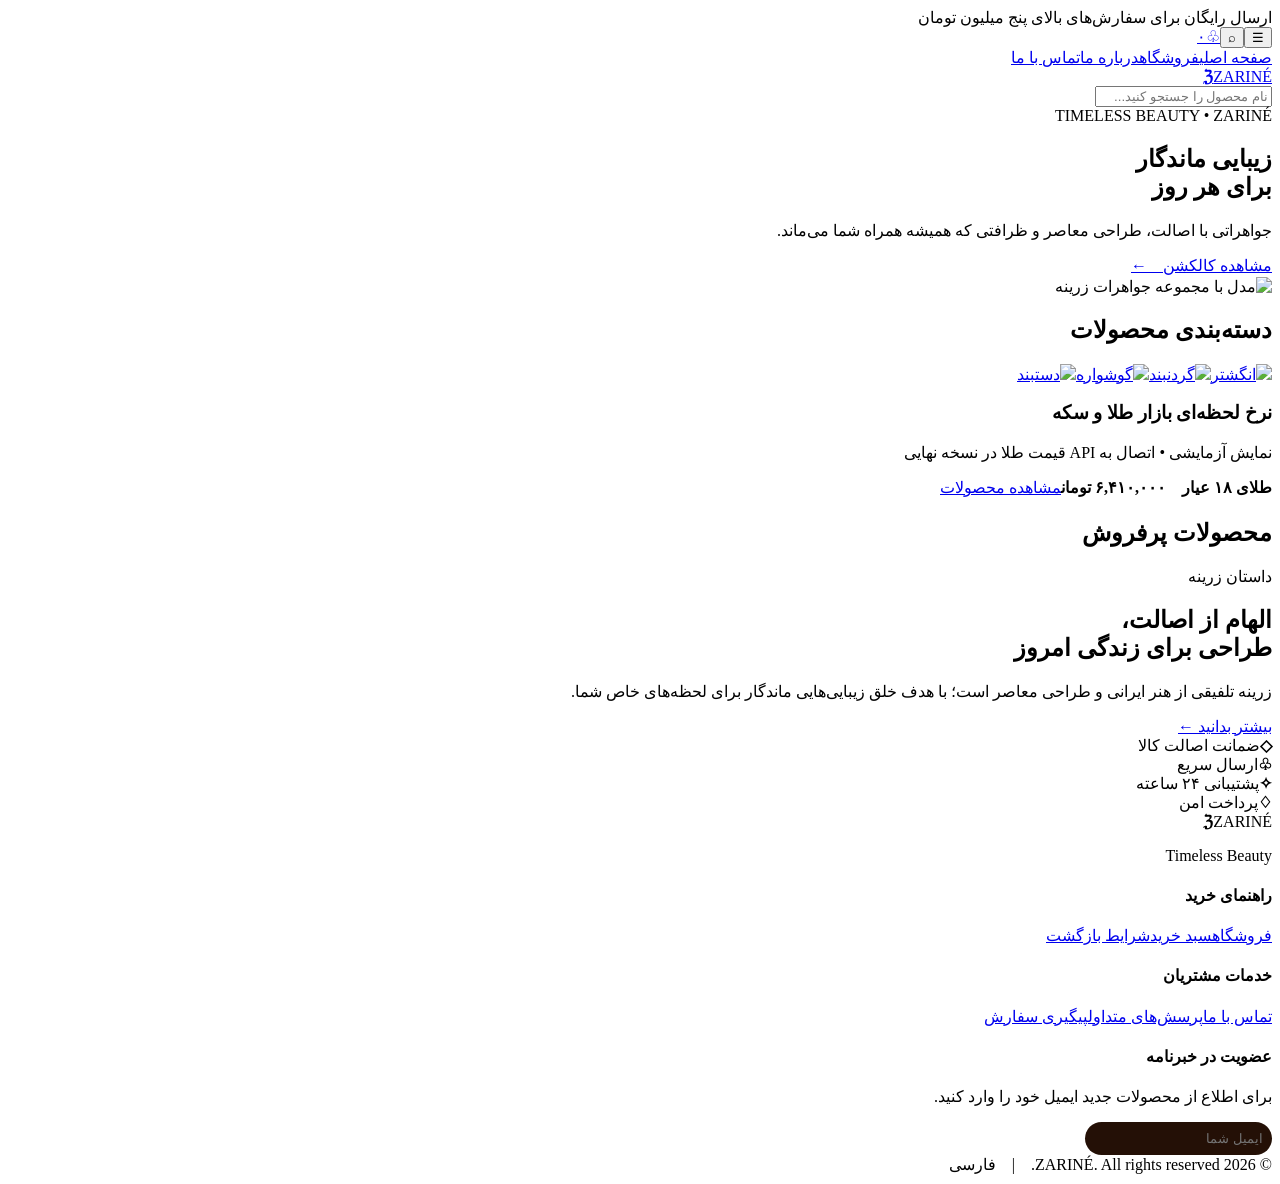
==== index.html @ c4245504 "Add files via upload" ====
<!doctype html><html lang="fa" dir="rtl"><head><meta charset="utf-8"><meta name="viewport" content="width=device-width,initial-scale=1"><meta name="description" content="زرینه؛ زیبایی ماندگار، جواهرات ظریف و اصیل"><title>صفحه اصلی | ZARINÉ</title><link rel="stylesheet" href="assets/css/style.css"></head><body><div class="announcement">ارسال رایگان برای سفارش‌های بالای پنج میلیون تومان</div><header class="site-header"><div class="container nav"><div class="nav-actions"><button class="icon-btn menu-toggle">☰</button><button class="icon-btn search-trigger">⌕</button><a class="icon-btn" href="cart.html">♧<span class="cart-count">۰</span></a></div><nav class="nav-links"><a href="index.html">صفحه اصلی</a><a href="shop.html">فروشگاه</a><a href="about.html">درباره ما</a><a href="contact.html">تماس با ما</a></nav><a class="brand" href="index.html"><b>ℨ</b><span>ZARINÉ</span></a></div><div class="search-box"><input placeholder="نام محصول را جستجو کنید..." oninput="document.querySelectorAll('.product-card').forEach(c=>c.style.display=c.innerText.includes(this.value)?'':'none')"></div></header><main><section class="hero container"><div class="hero-copy"><span class="eyebrow">TIMELESS BEAUTY • ZARINÉ</span><h1>زیبایی ماندگار<br>برای هر روز</h1><p>جواهراتی با اصالت، طراحی معاصر و ظرافتی که همیشه همراه شما می‌ماند.</p><a class="btn primary" href="shop.html">مشاهده کالکشن　←</a></div><div class="hero-art"><img src="assets/images/hero-banner.png" alt="مدل با مجموعه جواهرات زرینه"></div></section><section class="section container"><div class="section-heading"><h2>دسته‌بندی محصولات</h2></div><div class="categories"><a class="category-card" href="shop.html"><img src="assets/images/ring-solitaire.jpg"><span>انگشتر</span></a><a class="category-card" href="shop.html"><img src="assets/images/necklace-pendant.jpg"><span>گردنبند</span></a><a class="category-card" href="shop.html"><img src="assets/images/earrings-teardrop.jpg"><span>گوشواره</span></a><a class="category-card" href="shop.html"><img src="assets/images/bracelet-floral.jpg"><span>دستبند</span></a></div></section><section class="container"><div class="ticker"><div><h3>نرخ لحظه‌ای بازار طلا و سکه</h3><p>نمایش آزمایشی • اتصال به API قیمت طلا در نسخه نهایی</p></div><strong>طلای ۱۸ عیار　۶,۴۱۰,۰۰۰ تومان</strong><a class="btn" href="shop.html">مشاهده محصولات</a></div></section><section class="section container"><div class="section-heading"><h2>محصولات پرفروش</h2></div><div class="product-grid" id="featured-products"></div></section><section class="container section"><div class="story"><div class="story-copy"><span class="eyebrow">داستان زرینه</span><h2>الهام از اصالت،<br>طراحی برای زندگی امروز</h2><p>زرینه تلفیقی از هنر ایرانی و طراحی معاصر است؛ با هدف خلق زیبایی‌هایی ماندگار برای لحظه‌های خاص شما.</p><a class="btn" href="about.html">بیشتر بدانید ←</a></div></div><div class="benefits"><div class="benefit"><b>◇</b>ضمانت اصالت کالا</div><div class="benefit"><b>♧</b>ارسال سریع</div><div class="benefit"><b>✧</b>پشتیبانی ۲۴ ساعته</div><div class="benefit"><b>♢</b>پرداخت امن</div></div></section></main><footer class="footer"><div class="container"><div class="footer-grid"><div class="brand"><b>ℨ</b><span>ZARINÉ</span><p>Timeless Beauty</p></div><div><h4>راهنمای خرید</h4><a href="shop.html">فروشگاه</a><a href="cart.html">سبد خرید</a><a href="#">شرایط بازگشت</a></div><div><h4>خدمات مشتریان</h4><a href="contact.html">تماس با ما</a><a href="#">پرسش‌های متداول</a><a href="#">پیگیری سفارش</a></div><div><h4>عضویت در خبرنامه</h4><p>برای اطلاع از محصولات جدید ایمیل خود را وارد کنید.</p><input placeholder="ایمیل شما" style="background:#241006;border:1px solid var(--line);padding:9px;border-radius:20px;color:white;max-width:100%"></div></div><div class="copyright">© 2026 ZARINÉ. All rights reserved.　|　فارسی</div></div></footer><script src="assets/js/app.js"></script></body></html>
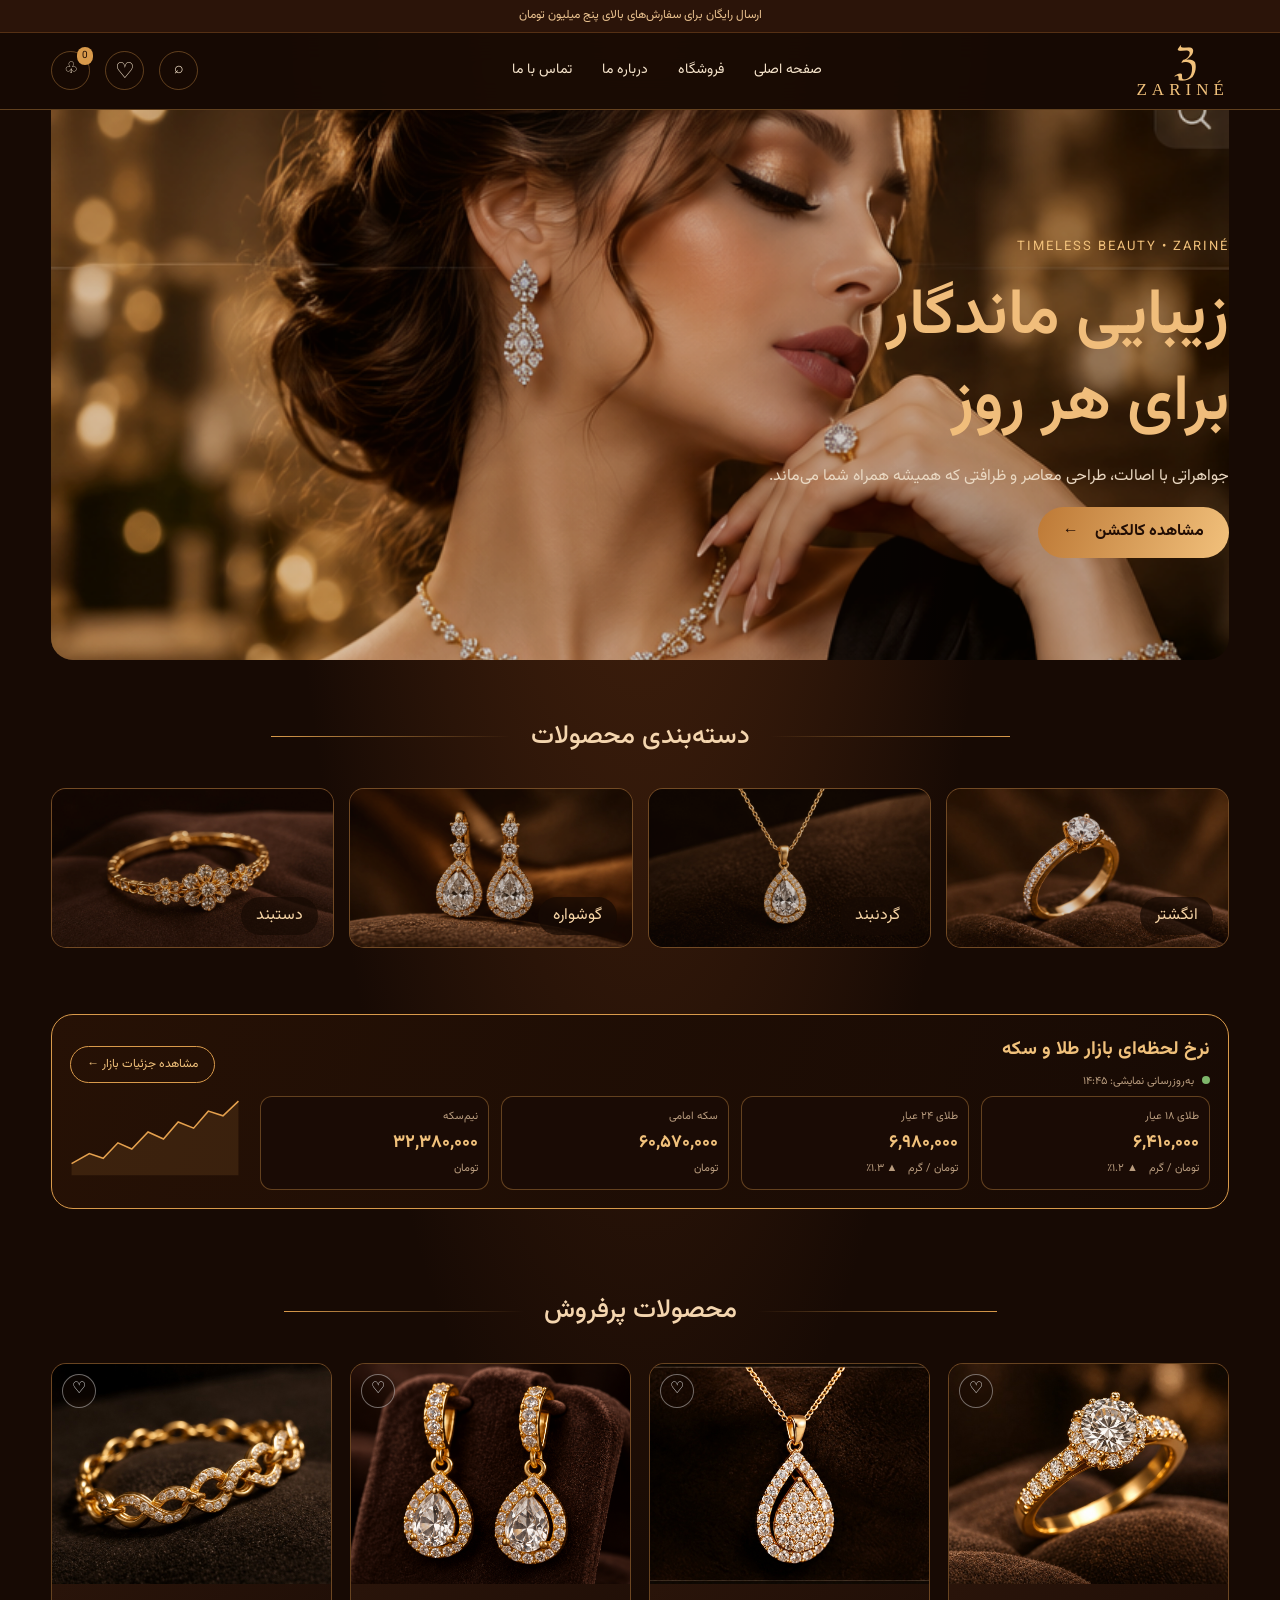
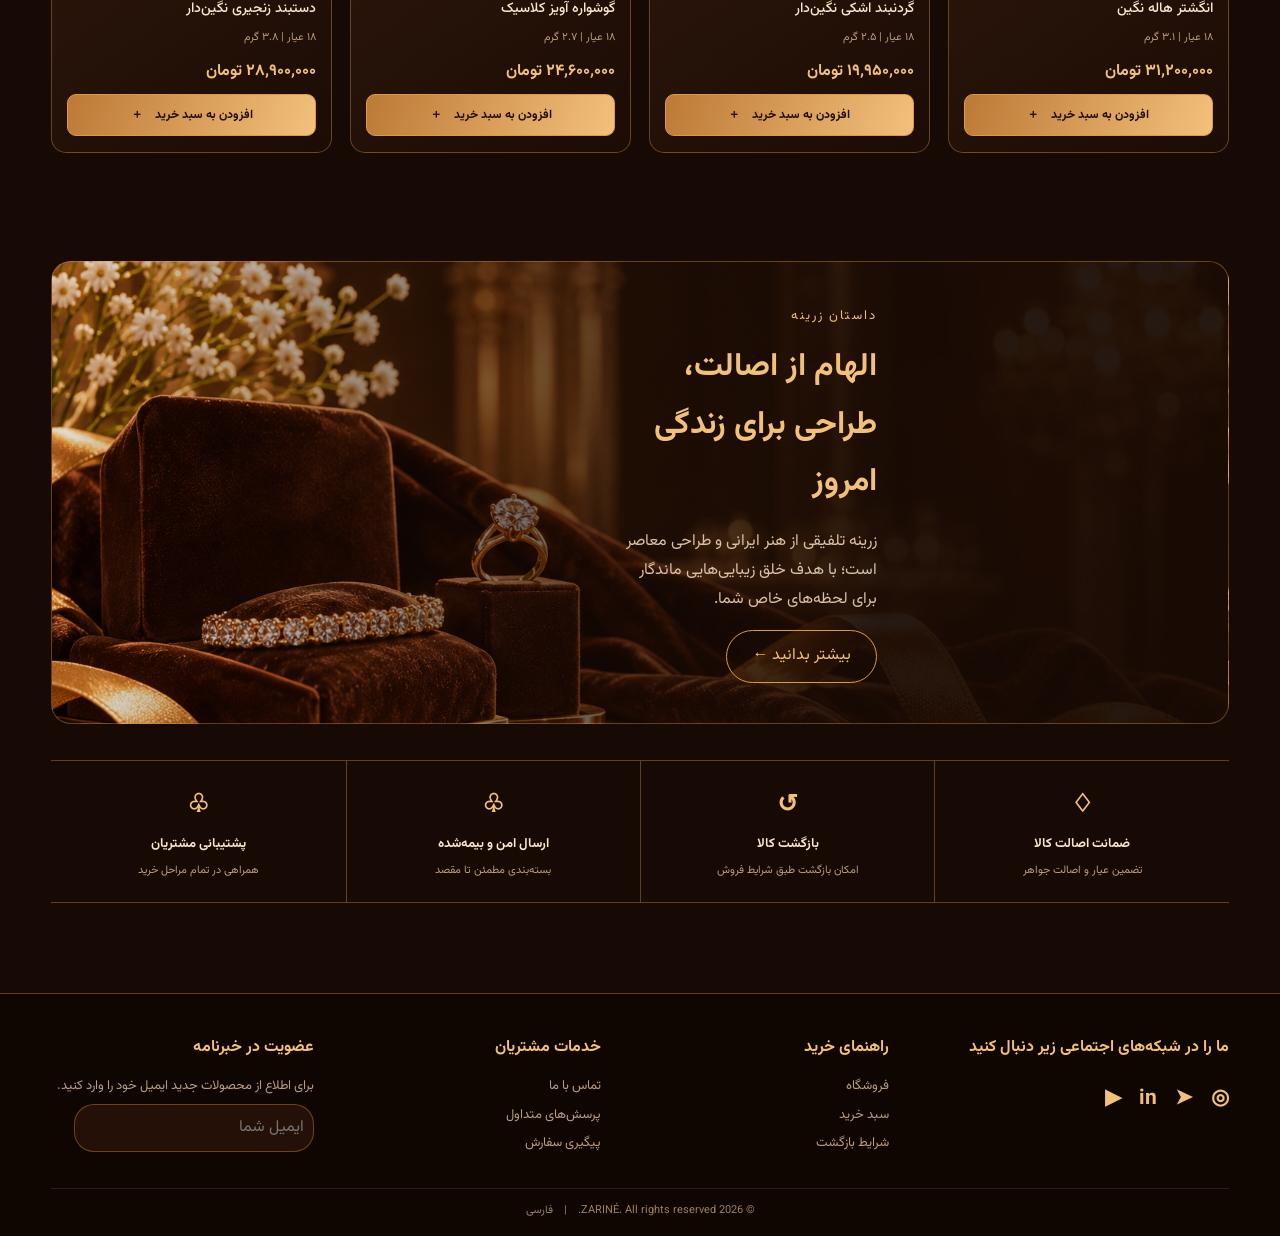
==== commit ca5b7ea0: "Add files via upload" ====
--- a/index.html
+++ b/index.html
@@ -1 +1 @@
-<!doctype html><html lang="fa" dir="rtl"><head><meta charset="utf-8"><meta name="viewport" content="width=device-width,initial-scale=1"><meta name="description" content="زرینه؛ زیبایی ماندگار، جواهرات ظریف و اصیل"><title>صفحه اصلی | ZARINÉ</title><link rel="stylesheet" href="assets/css/style.css"></head><body><div class="announcement">ارسال رایگان برای سفارش‌های بالای پنج میلیون تومان</div><header class="site-header"><div class="container nav"><div class="nav-actions"><button class="icon-btn menu-toggle">☰</button><button class="icon-btn search-trigger">⌕</button><a class="icon-btn" href="cart.html">♧<span class="cart-count">۰</span></a></div><nav class="nav-links"><a href="index.html">صفحه اصلی</a><a href="shop.html">فروشگاه</a><a href="about.html">درباره ما</a><a href="contact.html">تماس با ما</a></nav><a class="brand" href="index.html"><b>ℨ</b><span>ZARINÉ</span></a></div><div class="search-box"><input placeholder="نام محصول را جستجو کنید..." oninput="document.querySelectorAll('.product-card').forEach(c=>c.style.display=c.innerText.includes(this.value)?'':'none')"></div></header><main><section class="hero container"><div class="hero-copy"><span class="eyebrow">TIMELESS BEAUTY • ZARINÉ</span><h1>زیبایی ماندگار<br>برای هر روز</h1><p>جواهراتی با اصالت، طراحی معاصر و ظرافتی که همیشه همراه شما می‌ماند.</p><a class="btn primary" href="shop.html">مشاهده کالکشن　←</a></div><div class="hero-art"><img src="assets/images/hero-banner.png" alt="مدل با مجموعه جواهرات زرینه"></div></section><section class="section container"><div class="section-heading"><h2>دسته‌بندی محصولات</h2></div><div class="categories"><a class="category-card" href="shop.html"><img src="assets/images/ring-solitaire.jpg"><span>انگشتر</span></a><a class="category-card" href="shop.html"><img src="assets/images/necklace-pendant.jpg"><span>گردنبند</span></a><a class="category-card" href="shop.html"><img src="assets/images/earrings-teardrop.jpg"><span>گوشواره</span></a><a class="category-card" href="shop.html"><img src="assets/images/bracelet-floral.jpg"><span>دستبند</span></a></div></section><section class="container"><div class="ticker"><div><h3>نرخ لحظه‌ای بازار طلا و سکه</h3><p>نمایش آزمایشی • اتصال به API قیمت طلا در نسخه نهایی</p></div><strong>طلای ۱۸ عیار　۶,۴۱۰,۰۰۰ تومان</strong><a class="btn" href="shop.html">مشاهده محصولات</a></div></section><section class="section container"><div class="section-heading"><h2>محصولات پرفروش</h2></div><div class="product-grid" id="featured-products"></div></section><section class="container section"><div class="story"><div class="story-copy"><span class="eyebrow">داستان زرینه</span><h2>الهام از اصالت،<br>طراحی برای زندگی امروز</h2><p>زرینه تلفیقی از هنر ایرانی و طراحی معاصر است؛ با هدف خلق زیبایی‌هایی ماندگار برای لحظه‌های خاص شما.</p><a class="btn" href="about.html">بیشتر بدانید ←</a></div></div><div class="benefits"><div class="benefit"><b>◇</b>ضمانت اصالت کالا</div><div class="benefit"><b>♧</b>ارسال سریع</div><div class="benefit"><b>✧</b>پشتیبانی ۲۴ ساعته</div><div class="benefit"><b>♢</b>پرداخت امن</div></div></section></main><footer class="footer"><div class="container"><div class="footer-grid"><div class="brand"><b>ℨ</b><span>ZARINÉ</span><p>Timeless Beauty</p></div><div><h4>راهنمای خرید</h4><a href="shop.html">فروشگاه</a><a href="cart.html">سبد خرید</a><a href="#">شرایط بازگشت</a></div><div><h4>خدمات مشتریان</h4><a href="contact.html">تماس با ما</a><a href="#">پرسش‌های متداول</a><a href="#">پیگیری سفارش</a></div><div><h4>عضویت در خبرنامه</h4><p>برای اطلاع از محصولات جدید ایمیل خود را وارد کنید.</p><input placeholder="ایمیل شما" style="background:#241006;border:1px solid var(--line);padding:9px;border-radius:20px;color:white;max-width:100%"></div></div><div class="copyright">© 2026 ZARINÉ. All rights reserved.　|　فارسی</div></div></footer><script src="assets/js/app.js"></script></body></html>+<!doctype html><html lang="fa" dir="rtl"><head><meta charset="utf-8"><meta name="viewport" content="width=device-width,initial-scale=1"><meta name="description" content="زرینه؛ زیبایی ماندگار، جواهرات ظریف و اصیل"><title>صفحه اصلی | ZARINÉ</title><link rel="stylesheet" href="assets/css/style.css"></head><body><div class="announcement">ارسال رایگان برای سفارش‌های بالای پنج میلیون تومان</div><header class="site-header"><div class="container nav"><div class="nav-actions"><button class="icon-btn menu-toggle">☰</button><button class="icon-btn search-trigger" aria-label="جستجو">⌕</button><button class="icon-btn wishlist-trigger" aria-label="علاقه‌مندی‌ها">♡</button><a class="icon-btn" href="cart.html">♧<span class="cart-count">۰</span></a></div><nav class="nav-links"><a href="index.html">صفحه اصلی</a><a href="shop.html">فروشگاه</a><a href="about.html">درباره ما</a><a href="contact.html">تماس با ما</a></nav><a class="brand" href="index.html"><b>ℨ</b><span>ZARINÉ</span></a></div><div class="search-box"><input placeholder="نام محصول را جستجو کنید..." oninput="document.querySelectorAll('.product-card').forEach(c=>c.style.display=c.innerText.includes(this.value)?'':'none')"></div></header><main><section class="hero container"><div class="hero-copy"><span class="eyebrow">TIMELESS BEAUTY • ZARINÉ</span><h1>زیبایی ماندگار<br>برای هر روز</h1><p>جواهراتی با اصالت، طراحی معاصر و ظرافتی که همیشه همراه شما می‌ماند.</p><a class="btn primary" href="shop.html">مشاهده کالکشن　←</a></div><div class="hero-art"><img src="assets/images/hero-banner.png" alt="مدل با مجموعه جواهرات زرینه"></div></section><section class="section container"><div class="section-heading"><h2>دسته‌بندی محصولات</h2></div><div class="categories"><a class="category-card" href="shop.html"><img src="assets/images/ring-solitaire.jpg"><span>انگشتر</span></a><a class="category-card" href="shop.html"><img src="assets/images/necklace-pendant.jpg"><span>گردنبند</span></a><a class="category-card" href="shop.html"><img src="assets/images/earrings-teardrop.jpg"><span>گوشواره</span></a><a class="category-card" href="shop.html"><img src="assets/images/bracelet-floral.jpg"><span>دستبند</span></a></div></section><section class="container market-section"><div class="market-panel"><div class="market-head"><div><h3>نرخ لحظه‌ای بازار طلا و سکه</h3><small><i></i> به‌روزرسانی نمایشی: ۱۴:۴۵</small></div><a class="btn" href="shop.html">مشاهده جزئیات بازار ←</a></div><div class="market-content"><div class="market-items"><div class="market-item"><span>طلای ۱۸ عیار</span><b>۶,۴۱۰,۰۰۰</b><small>تومان / گرم　▲ ۱.۲٪</small></div><div class="market-item"><span>طلای ۲۴ عیار</span><b>۶,۹۸۰,۰۰۰</b><small>تومان / گرم　▲ ۱.۳٪</small></div><div class="market-item"><span>سکه امامی</span><b>۶۰,۵۷۰,۰۰۰</b><small>تومان</small></div><div class="market-item"><span>نیم‌سکه</span><b>۳۲,۳۸۰,۰۰۰</b><small>تومان</small></div></div><div class="market-chart"><svg viewBox="0 0 220 100" role="img" aria-label="نمودار نمایشی تغییرات قیمت"><path d="M2 85 L25 72 L43 78 L62 58 L80 66 L101 44 L121 53 L140 31 L160 39 L179 17 L198 23 L218 4" fill="none" stroke="#e5a14e" stroke-width="2"/><path d="M2 85 L25 72 L43 78 L62 58 L80 66 L101 44 L121 53 L140 31 L160 39 L179 17 L198 23 L218 4 L218 100 L2 100Z" fill="#d99a4b" opacity=".12"/></svg></div></div></div></section><section class="section container"><div class="section-heading"><h2>محصولات پرفروش</h2></div><div class="product-grid" id="featured-products"></div></section><section class="container section"><div class="story home-story"><div class="story-copy"><span class="eyebrow">داستان زرینه</span><h2>الهام از اصالت،<br>طراحی برای زندگی امروز</h2><p>زرینه تلفیقی از هنر ایرانی و طراحی معاصر است؛ با هدف خلق زیبایی‌هایی ماندگار برای لحظه‌های خاص شما.</p><a class="btn" href="about.html">بیشتر بدانید ←</a></div></div><div class="benefits"><div class="benefit"><b>♢</b><strong>ضمانت اصالت کالا</strong><small>تضمین عیار و اصالت جواهر</small></div><div class="benefit"><b>↺</b><strong>بازگشت کالا</strong><small>امکان بازگشت طبق شرایط فروش</small></div><div class="benefit"><b>♧</b><strong>ارسال امن و بیمه‌شده</strong><small>بسته‌بندی مطمئن تا مقصد</small></div><div class="benefit"><b>♧</b><strong>پشتیبانی مشتریان</strong><small>همراهی در تمام مراحل خرید</small></div></div></section></main><footer class="footer"><div class="container"><div class="footer-grid"><div class="footer-social"><h4>ما را در شبکه‌های اجتماعی زیر دنبال کنید</h4><div class="social-links"><a href="#" aria-label="اینستاگرام">◎</a><a href="#" aria-label="تلگرام">➤</a><a href="#" aria-label="لینکدین">in</a><a href="#" aria-label="آپارات">▶</a></div></div><div><h4>راهنمای خرید</h4><a href="shop.html">فروشگاه</a><a href="cart.html">سبد خرید</a><a href="#">شرایط بازگشت</a></div><div><h4>خدمات مشتریان</h4><a href="contact.html">تماس با ما</a><a href="#">پرسش‌های متداول</a><a href="#">پیگیری سفارش</a></div><div><h4>عضویت در خبرنامه</h4><p>برای اطلاع از محصولات جدید ایمیل خود را وارد کنید.</p><input placeholder="ایمیل شما" style="background:#241006;border:1px solid var(--line);padding:9px;border-radius:20px;color:white;max-width:100%"></div></div><div class="copyright">© 2026 ZARINÉ. All rights reserved.　|　فارسی</div></div></footer><script src="assets/js/app.js"></script></body></html>
--- a/assets/css/style.css
+++ b/assets/css/style.css
@@ -0,0 +1,25 @@
+
+@import url('https://fonts.googleapis.com/css2?family=Vazirmatn:wght@300;400;500;600;700;800&display=swap');
+:root{--bg:#170a04;--bg2:#241006;--panel:#2b1409;--gold:#d99a4b;--gold2:#f1c17b;--cream:#f7e5cc;--muted:#b99c7e;--line:rgba(218,153,74,.38);--shadow:0 18px 55px #0008;--radius:18px}
+*{box-sizing:border-box}html{scroll-behavior:smooth}body{margin:0;background:radial-gradient(ellipse at 50% -20%,#633214 0,transparent 45%),var(--bg);color:var(--cream);font-family:'Vazirmatn',Tahoma,sans-serif;line-height:1.8}a{color:inherit;text-decoration:none}button,input,select{font:inherit}button{cursor:pointer}.container{width:min(1200px,92%);margin:auto}.announcement{text-align:center;background:#2b1409;color:#e9c18e;font-size:12px;padding:5px;border-bottom:1px solid #a96a2b55}.site-header{position:sticky;top:0;z-index:50;background:#170a04eF;backdrop-filter:blur(14px);border-bottom:1px solid var(--line)}.nav{height:76px;display:flex;align-items:center;justify-content:space-between;gap:24px}.brand{font-family:Georgia,serif;text-align:center;color:var(--gold2);line-height:1}.brand b{display:block;font-size:38px;font-weight:400;letter-spacing:-5px}.brand span{font-size:17px;letter-spacing:5px}.nav-links{display:flex;align-items:center;gap:30px;font-size:14px}.nav-links a{transition:.2s}.nav-links a:hover,.nav-links a.active{color:var(--gold2)}.nav-actions{display:flex;gap:15px;align-items:center}.icon-btn{border:1px solid var(--line);background:transparent;color:var(--cream);width:39px;height:39px;border-radius:50%;display:grid;place-items:center;position:relative}.cart-count{position:absolute;top:-5px;right:-4px;background:var(--gold);color:#210d04;font-size:10px;border-radius:20px;padding:0 5px}.menu-toggle{display:none}.hero{min-height:550px;display:grid;grid-template-columns:1.1fr .9fr;align-items:center;gap:30px;padding:54px 0 32px;position:relative;overflow:hidden}.hero:before{content:"";position:absolute;inset:0;background:linear-gradient(90deg,#170a0466 0%,#170a04aa 62%,#170a04eF 100%),url('../images/hero-banner.png') center 38%/cover;opacity:.78;z-index:-1;mask-image:linear-gradient(90deg,#000 0%,#0008 60%,transparent 100%)}.hero-copy{padding:30px 0}.eyebrow{color:var(--gold2);font-size:13px;letter-spacing:2px}.hero h1{font-size:clamp(38px,5vw,66px);line-height:1.35;margin:12px 0;color:#f0bd7b;font-weight:600}.hero p{max-width:460px;color:#ead8c2}.btn{display:inline-flex;align-items:center;justify-content:center;gap:10px;padding:11px 25px;border:1px solid var(--gold);border-radius:999px;color:var(--gold2);background:transparent;transition:.25s}.btn:hover{background:var(--gold);color:#210d04;transform:translateY(-2px)}.btn.primary{background:linear-gradient(110deg,#bd7936,#f2c17c);color:#210d04;border:0;font-weight:700}.hero-art{position:absolute;inset:0;z-index:-1;min-height:100%;display:block}.hero-art img{width:100%;height:100%;object-fit:cover;object-position:center 38%;filter:none;transform:none;border-radius:0;mix-blend-mode:normal;mask-image:none;opacity:.78}.section{padding:54px 0}.section-heading{display:flex;align-items:center;gap:20px;justify-content:center;margin:0 0 28px}.section-heading:before,.section-heading:after{content:"";height:1px;background:linear-gradient(90deg,transparent,var(--gold));flex:1;max-width:240px}.section-heading:after{transform:scaleX(-1)}.section-heading h2{font-size:26px;margin:0;color:#f4d5ae;font-weight:500}.categories{display:grid;grid-template-columns:repeat(4,1fr);gap:15px}.category-card{height:160px;border:1px solid var(--line);border-radius:15px;overflow:hidden;position:relative;background:#32190d}.category-card img{width:100%;height:100%;object-fit:cover;transition:.5s;opacity:.8}.category-card:hover img{transform:scale(1.07);opacity:1}.category-card span{position:absolute;bottom:12px;right:15px;background:#170a04b8;padding:5px 15px;border-radius:20px;color:#f7d5a6}.ticker{border:1px solid var(--gold);border-radius:20px;padding:22px 25px;background:linear-gradient(110deg,#261105,#170a04);display:flex;justify-content:space-between;align-items:center;gap:20px}.ticker h3{margin:0;color:var(--gold2)}.ticker p{margin:0;color:var(--muted);font-size:12px}.ticker strong{font-size:22px;color:var(--gold2)}.product-grid{display:grid;grid-template-columns:repeat(4,1fr);gap:18px}.product-card{border:1px solid var(--line);border-radius:15px;overflow:hidden;background:linear-gradient(145deg,#32190d,#1b0c05);position:relative;transition:.25s}.product-card:hover{transform:translateY(-5px);box-shadow:var(--shadow);border-color:var(--gold)}.product-image{height:220px;overflow:hidden;background:#32190d}.product-image img{width:100%;height:100%;object-fit:cover;transition:.5s}.product-card:hover .product-image img{transform:scale(1.06)}.product-info{padding:13px 15px 16px}.product-info h3{font-size:14px;font-weight:500;margin:0 0 6px}.product-meta{font-size:11px;color:var(--muted)}.price{color:var(--gold2);font-weight:700;margin-top:8px}.heart{position:absolute;top:10px;left:10px;width:34px;height:34px;border:1px solid #ffffff66;border-radius:50%;background:#170a0477;color:white;z-index:2}.heart.active{color:#e8a4a4}.add-cart{display:flex;justify-content:space-between;align-items:center;margin-top:10px}.add-cart button{border:1px solid var(--gold);border-radius:9px;background:transparent;color:var(--gold2);padding:5px 10px;font-size:12px}.story{display:grid;grid-template-columns:1.1fr .9fr;min-height:330px;align-items:center;border:1px solid var(--line);border-radius:20px;overflow:hidden;background:linear-gradient(90deg,#170a04aa,#170a04),url('https://images.unsplash.com/photo-1605100804763-247f67b3557e?auto=format&fit=crop&w=1400&q=85') center/cover}.story-copy{padding:40px}.story h2{font-size:32px;color:var(--gold2);margin:8px 0}.story p{color:#d8c1a5}.benefits{display:grid;grid-template-columns:repeat(4,1fr);border-block:1px solid var(--line);margin:36px 0}.benefit{text-align:center;padding:22px 10px;color:var(--muted);font-size:13px;border-left:1px solid var(--line)}.benefit:last-child{border:0}.benefit b{display:block;color:var(--gold2);font-size:17px;margin-bottom:5px}.footer{border-top:1px solid var(--line);background:#100601;padding:40px 0 15px}.footer-grid{display:grid;grid-template-columns:1.2fr 1fr 1fr 1fr;gap:25px}.footer h4{color:var(--gold2);margin:0 0 12px}.footer a,.footer p{display:block;color:var(--muted);font-size:13px;margin:5px 0}.copyright{border-top:1px solid #6c421e55;margin-top:28px;padding-top:12px;text-align:center;color:#9b8064;font-size:11px}.page-title{padding:55px 0 25px;text-align:right}.page-title h1{font-size:38px;color:var(--gold2);margin:0}.shop-layout{display:grid;grid-template-columns:250px 1fr;gap:25px}.filters,.summary,.cart-table{border:1px solid var(--line);border-radius:16px;padding:20px;background:#211006}.filters h3{color:var(--gold2);margin-top:0}.filters label{display:block;font-size:13px;margin:12px 0;color:var(--muted)}.filters select,.filters input{width:100%;background:#170a04;color:var(--cream);border:1px solid var(--line);padding:9px;border-radius:8px}.toolbar{display:flex;justify-content:space-between;align-items:center;margin-bottom:15px;color:var(--muted);font-size:13px}.product-detail{display:grid;grid-template-columns:1fr 1fr;gap:45px;padding:35px 0}.product-detail>img{width:100%;border-radius:18px;border:1px solid var(--line);max-height:540px;object-fit:cover}.detail-copy h1{font-size:32px;color:var(--gold2)}.detail-copy .price{font-size:25px}.detail-copy p{color:var(--muted)}.detail-specs{display:grid;grid-template-columns:repeat(3,1fr);gap:10px;margin:25px 0}.detail-specs div{border:1px solid var(--line);border-radius:10px;padding:12px;text-align:center;color:var(--gold2);font-size:13px}.cart-layout{display:grid;grid-template-columns:1fr 330px;gap:25px}.cart-row{display:grid;grid-template-columns:90px 1fr 120px 90px;gap:15px;align-items:center;padding:15px 0;border-bottom:1px solid var(--line)}.cart-row img{width:90px;height:90px;object-fit:cover;border-radius:10px}.qty{display:flex;align-items:center;gap:10px}.qty button{background:transparent;border:1px solid var(--gold);color:var(--gold2);border-radius:50%;width:28px;height:28px}.summary h3{color:var(--gold2)}.summary-line{display:flex;justify-content:space-between;border-bottom:1px solid var(--line);padding:12px 0;font-size:13px}.summary-total{font-size:20px;color:var(--gold2);font-weight:700}.empty{text-align:center;padding:50px;color:var(--muted)}.search-box{display:none;position:absolute;top:100%;left:0;right:0;padding:15px;background:#1b0c05;border-bottom:1px solid var(--line)}.search-box.open{display:block}.search-box input{width:min(600px,90%);display:block;margin:auto;background:#2a1409;color:white;border:1px solid var(--gold);padding:12px;border-radius:30px}.notice{padding:12px 18px;border:1px solid var(--line);border-radius:10px;color:var(--gold2);margin:15px 0;font-size:13px}
+@media(max-width:900px){.nav-links{gap:14px}.hero{grid-template-columns:1fr .8fr}.product-grid{grid-template-columns:repeat(2,1fr)}.shop-layout{grid-template-columns:210px 1fr}.footer-grid{grid-template-columns:repeat(2,1fr)}}
+@media(max-width:650px){.nav{height:65px}.menu-toggle{display:grid}.nav-links{display:none;position:absolute;top:65px;right:0;left:0;background:#170a04;padding:20px;flex-direction:column;border-bottom:1px solid var(--line)}.nav-links.open{display:flex}.brand b{font-size:30px}.brand span{font-size:13px}.hero{display:block;min-height:auto;padding:45px 0 25px}.hero-art{min-height:230px}.hero-art img{max-height:260px;object-fit:cover}.hero h1{font-size:39px}.categories{grid-template-columns:repeat(2,1fr)}.category-card{height:130px}.ticker{display:block;text-align:center}.ticker strong{display:block;margin:8px}.product-grid{gap:10px}.product-image{height:155px}.product-info{padding:10px}.product-info h3{font-size:12px}.story{grid-template-columns:1fr}.story-copy{padding:25px}.benefits{grid-template-columns:repeat(2,1fr)}.benefit:nth-child(2){border-left:0}.shop-layout,.cart-layout,.product-detail{grid-template-columns:1fr}.filters{order:2}.cart-row{grid-template-columns:65px 1fr auto;gap:8px}.cart-row img{width:65px;height:65px}.cart-row .qty{grid-column:2}.cart-row .row-price{grid-column:3;grid-row:1/3}.page-title h1{font-size:30px}.footer-grid{grid-template-columns:1fr 1fr}.section{padding:35px 0}}
+
+/* Supplied product photography */
+.product-image img{background:#241006;object-position:center;}
+.hero{isolation:isolate;border-radius:0 0 22px 22px;}
+@media(max-width:700px){.hero{min-height:470px}.hero-art img{object-position:52% center}}
+
+
+/* ZARINE refinement pack */
+.brand{order:0}.nav-links{order:1}.nav-actions{order:2}.wishlist-trigger{font-size:22px}
+.card-add-button{display:block!important;width:100%;min-height:42px;padding:9px 12px!important;border-radius:9px!important;background:linear-gradient(110deg,#bd7936,#f2c17c)!important;color:#210d04!important;font-weight:700!important}
+.add-cart{display:block!important}.add-cart .price{display:block;margin-bottom:8px}
+.market-section{padding:12px 0 25px}.market-panel{border:1px solid var(--gold);border-radius:22px;padding:18px;background:linear-gradient(110deg,#261105,#170a04)}.market-head,.market-content{display:flex;align-items:center;justify-content:space-between;gap:20px}.market-head h3{margin:0;color:var(--gold2)}.market-head small{color:var(--muted);font-size:11px}.market-head small i{display:inline-block;width:8px;height:8px;background:#7eb66b;border-radius:50%;margin-left:5px}.market-head .btn{font-size:12px;padding:7px 16px}.market-items{display:grid;grid-template-columns:repeat(4,minmax(120px,1fr));gap:12px;flex:1}.market-item{border:1px solid var(--line);border-radius:12px;padding:10px;background:#1a0b05}.market-item span,.market-item small{display:block;color:var(--muted);font-size:11px}.market-item b{display:block;color:var(--gold2);font-size:18px}.market-chart{width:170px;flex-shrink:0}.market-chart svg{width:100%}
+.story{background:linear-gradient(90deg,#170a0420 0%,#170a04eF 70%),url('../images/zarine-story.png') left center/cover!important;min-height:340px}.home-story .story-copy{margin-right:auto;max-width:52%;text-align:right}.contact-banner{min-height:350px;border:1px solid var(--line);border-radius:20px;overflow:hidden;background:linear-gradient(90deg,#170a04cc,#170a0440),url('../images/contact-banner.png') center/cover;display:flex;align-items:center}.contact-banner .story-copy{max-width:52%}
+.benefit b{font-size:25px!important}.benefit strong,.benefit small{display:block}.benefit strong{color:var(--cream);font-size:13px}.benefit small{color:var(--muted);font-size:11px;margin-top:4px}
+.footer-social h4{color:var(--gold2);margin-top:0}.social-links{display:flex;gap:18px;align-items:center}.social-links a{color:var(--gold2);font-size:21px;font-weight:700}
+.shop-banner{min-height:245px;border:1px solid var(--line);border-radius:18px;margin:32px 0 24px;padding:35px;background:linear-gradient(90deg,#170a04dd,#170a0440),url('../images/hero-banner.png') center 40%/cover;display:flex;align-items:center}.shop-banner h1{color:var(--gold2);font-size:36px;margin:5px 0}.shop-banner p{margin:0;color:var(--cream)}.shop-layout{align-items:start}.filters label{margin:14px 0}.filters input{display:block}
+.detail-add-button{width:100%;min-height:54px;margin:16px 0 8px;font-size:16px}.product-guarantees{display:grid;grid-template-columns:repeat(3,1fr);gap:10px;margin:18px 0;padding:16px 0;border-block:1px solid var(--line)}.product-guarantees>div{display:flex;align-items:center;gap:9px}.product-guarantees b{font-size:25px;color:var(--gold2)}.product-guarantees strong,.product-guarantees small{display:block}.product-guarantees strong{font-size:12px}.product-guarantees small{font-size:10px;color:var(--muted)}.product-description{border-top:1px solid var(--line);padding-top:12px}.product-description h3{color:var(--gold2)}
+.shop-filter-form{margin-bottom:22px}.shop-filter-form .btn{width:100%;margin-top:12px}.woocommerce .single_add_to_cart_button{width:100%;min-height:54px;background:linear-gradient(110deg,#bd7936,#f2c17c)!important;color:#210d04!important;border:0!important;border-radius:12px!important;font-weight:700!important}.woocommerce .related>h2{color:var(--gold2)}.woocommerce div.product .woocommerce-tabs{margin-top:28px}.zarine-search{display:none;padding:12px;background:#1b0c05}.zarine-search.open{display:block}.zarine-search input{padding:10px;border-radius:20px;border:1px solid var(--gold);background:#241006;color:white;width:min(500px,90%)}
+@media(max-width:700px){.market-content,.market-head{display:block;text-align:center}.market-head .btn{margin-top:10px}.market-items{grid-template-columns:repeat(2,1fr);margin-top:15px}.market-chart{width:100%;margin:12px auto 0}.home-story .story-copy,.contact-banner .story-copy{max-width:100%;background:#170a04b8}.shop-banner{min-height:190px;padding:20px}.shop-banner h1{font-size:27px}.product-guarantees{grid-template-columns:1fr}.product-guarantees>div{justify-content:flex-start}.footer-social{grid-column:1/-1}.card-add-button{font-size:11px}.filters{order:0}}
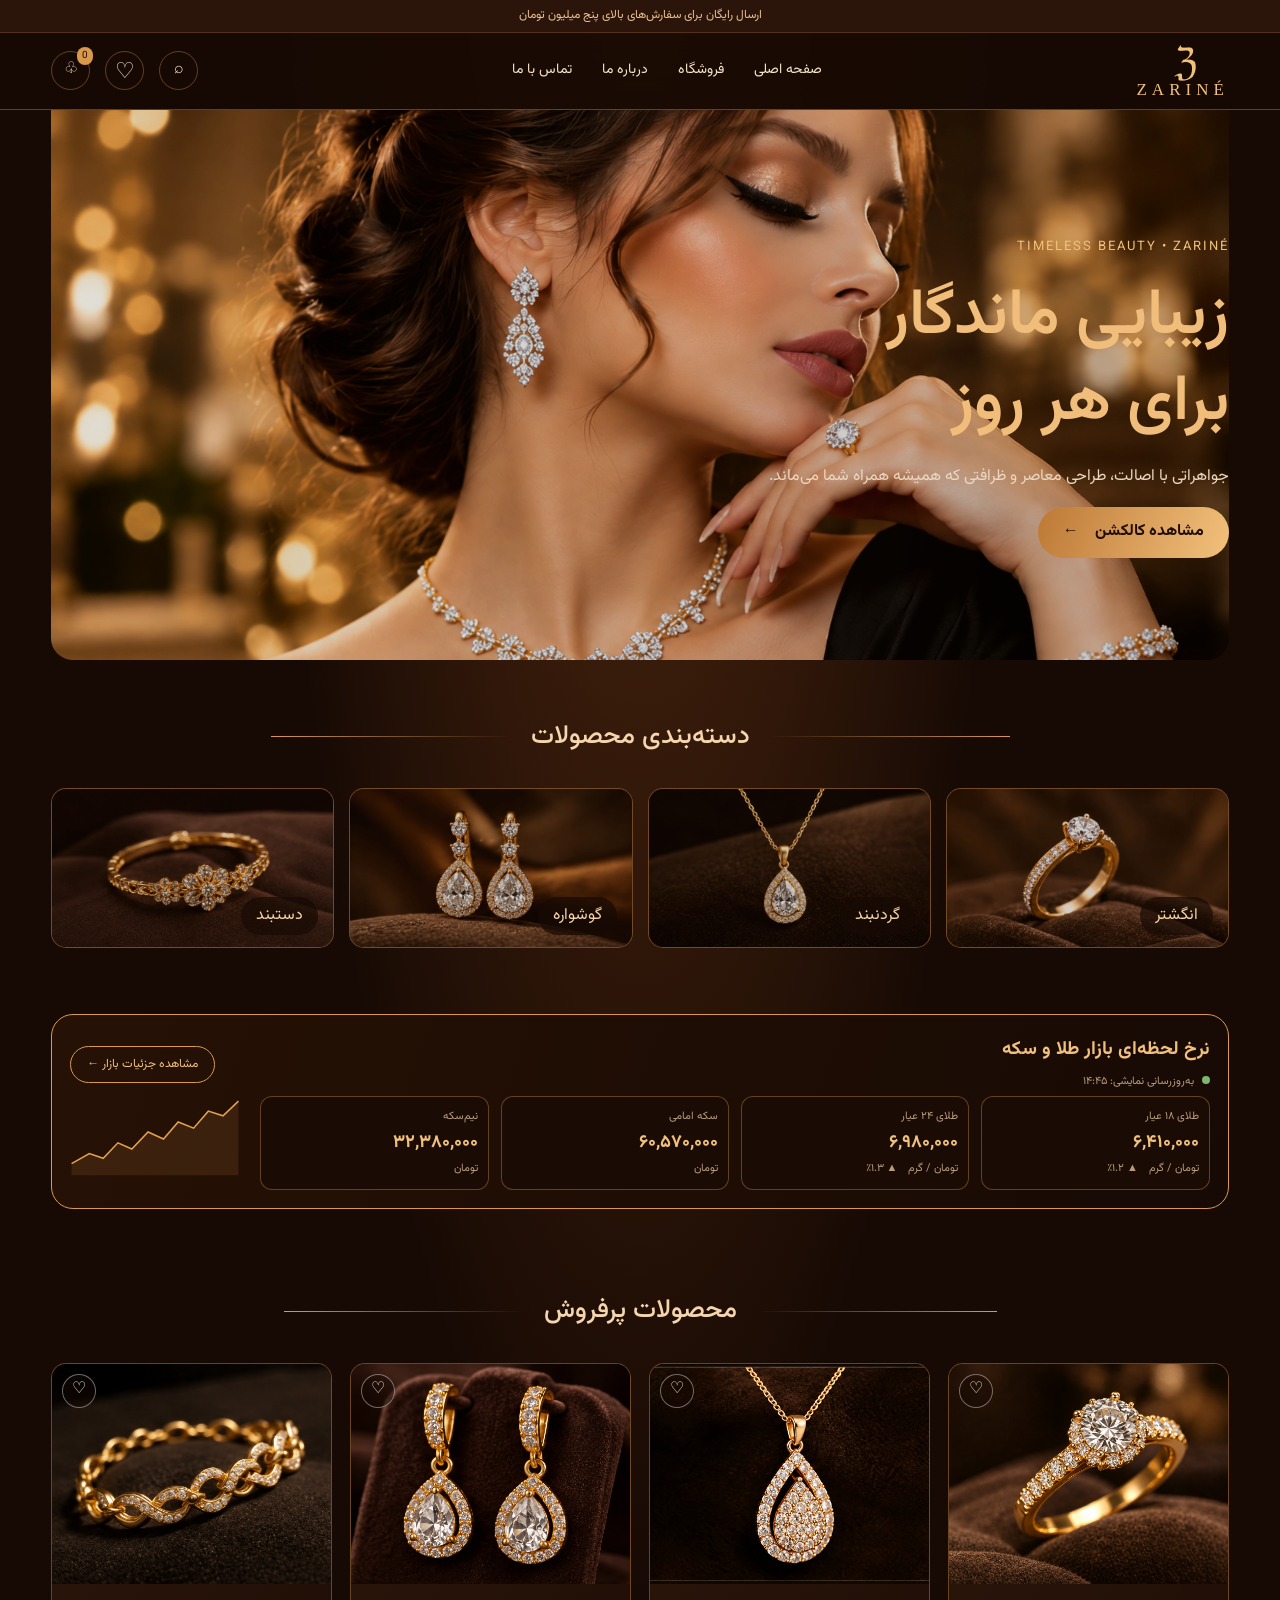
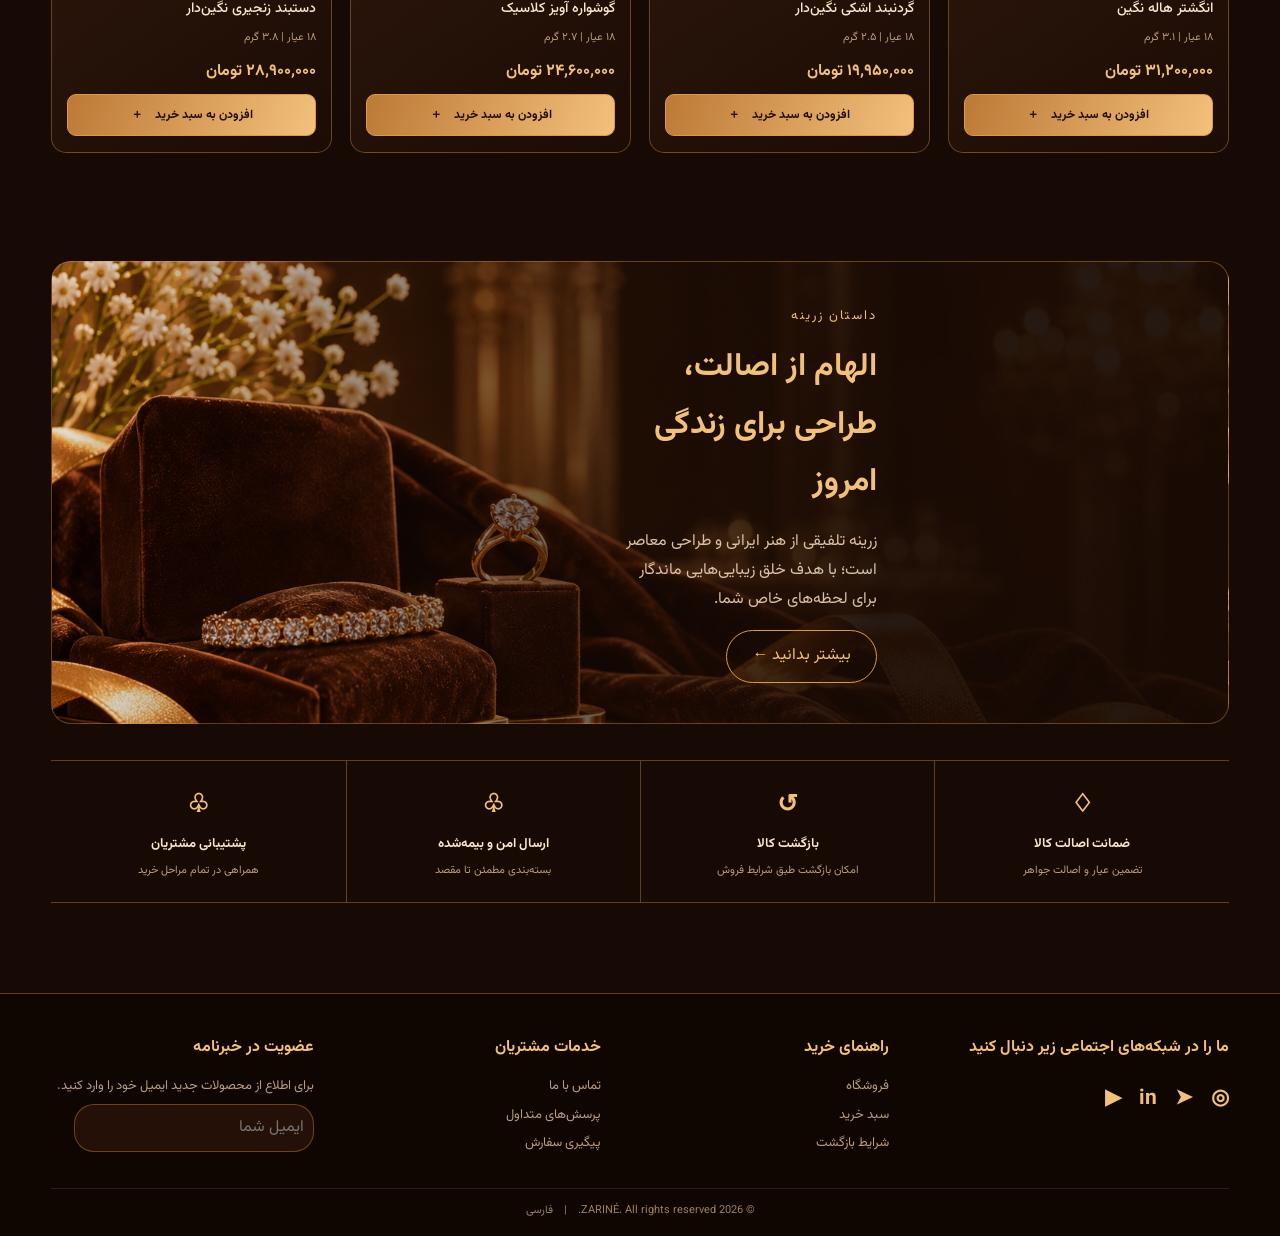
==== commit 2c10818f: "Add files via upload" ====
--- a/index.html
+++ b/index.html
@@ -1 +1 @@
-<!doctype html><html lang="fa" dir="rtl"><head><meta charset="utf-8"><meta name="viewport" content="width=device-width,initial-scale=1"><meta name="description" content="زرینه؛ زیبایی ماندگار، جواهرات ظریف و اصیل"><title>صفحه اصلی | ZARINÉ</title><link rel="stylesheet" href="assets/css/style.css"></head><body><div class="announcement">ارسال رایگان برای سفارش‌های بالای پنج میلیون تومان</div><header class="site-header"><div class="container nav"><div class="nav-actions"><button class="icon-btn menu-toggle">☰</button><button class="icon-btn search-trigger" aria-label="جستجو">⌕</button><button class="icon-btn wishlist-trigger" aria-label="علاقه‌مندی‌ها">♡</button><a class="icon-btn" href="cart.html">♧<span class="cart-count">۰</span></a></div><nav class="nav-links"><a href="index.html">صفحه اصلی</a><a href="shop.html">فروشگاه</a><a href="about.html">درباره ما</a><a href="contact.html">تماس با ما</a></nav><a class="brand" href="index.html"><b>ℨ</b><span>ZARINÉ</span></a></div><div class="search-box"><input placeholder="نام محصول را جستجو کنید..." oninput="document.querySelectorAll('.product-card').forEach(c=>c.style.display=c.innerText.includes(this.value)?'':'none')"></div></header><main><section class="hero container"><div class="hero-copy"><span class="eyebrow">TIMELESS BEAUTY • ZARINÉ</span><h1>زیبایی ماندگار<br>برای هر روز</h1><p>جواهراتی با اصالت، طراحی معاصر و ظرافتی که همیشه همراه شما می‌ماند.</p><a class="btn primary" href="shop.html">مشاهده کالکشن　←</a></div><div class="hero-art"><img src="assets/images/hero-banner.png" alt="مدل با مجموعه جواهرات زرینه"></div></section><section class="section container"><div class="section-heading"><h2>دسته‌بندی محصولات</h2></div><div class="categories"><a class="category-card" href="shop.html"><img src="assets/images/ring-solitaire.jpg"><span>انگشتر</span></a><a class="category-card" href="shop.html"><img src="assets/images/necklace-pendant.jpg"><span>گردنبند</span></a><a class="category-card" href="shop.html"><img src="assets/images/earrings-teardrop.jpg"><span>گوشواره</span></a><a class="category-card" href="shop.html"><img src="assets/images/bracelet-floral.jpg"><span>دستبند</span></a></div></section><section class="container market-section"><div class="market-panel"><div class="market-head"><div><h3>نرخ لحظه‌ای بازار طلا و سکه</h3><small><i></i> به‌روزرسانی نمایشی: ۱۴:۴۵</small></div><a class="btn" href="shop.html">مشاهده جزئیات بازار ←</a></div><div class="market-content"><div class="market-items"><div class="market-item"><span>طلای ۱۸ عیار</span><b>۶,۴۱۰,۰۰۰</b><small>تومان / گرم　▲ ۱.۲٪</small></div><div class="market-item"><span>طلای ۲۴ عیار</span><b>۶,۹۸۰,۰۰۰</b><small>تومان / گرم　▲ ۱.۳٪</small></div><div class="market-item"><span>سکه امامی</span><b>۶۰,۵۷۰,۰۰۰</b><small>تومان</small></div><div class="market-item"><span>نیم‌سکه</span><b>۳۲,۳۸۰,۰۰۰</b><small>تومان</small></div></div><div class="market-chart"><svg viewBox="0 0 220 100" role="img" aria-label="نمودار نمایشی تغییرات قیمت"><path d="M2 85 L25 72 L43 78 L62 58 L80 66 L101 44 L121 53 L140 31 L160 39 L179 17 L198 23 L218 4" fill="none" stroke="#e5a14e" stroke-width="2"/><path d="M2 85 L25 72 L43 78 L62 58 L80 66 L101 44 L121 53 L140 31 L160 39 L179 17 L198 23 L218 4 L218 100 L2 100Z" fill="#d99a4b" opacity=".12"/></svg></div></div></div></section><section class="section container"><div class="section-heading"><h2>محصولات پرفروش</h2></div><div class="product-grid" id="featured-products"></div></section><section class="container section"><div class="story home-story"><div class="story-copy"><span class="eyebrow">داستان زرینه</span><h2>الهام از اصالت،<br>طراحی برای زندگی امروز</h2><p>زرینه تلفیقی از هنر ایرانی و طراحی معاصر است؛ با هدف خلق زیبایی‌هایی ماندگار برای لحظه‌های خاص شما.</p><a class="btn" href="about.html">بیشتر بدانید ←</a></div></div><div class="benefits"><div class="benefit"><b>♢</b><strong>ضمانت اصالت کالا</strong><small>تضمین عیار و اصالت جواهر</small></div><div class="benefit"><b>↺</b><strong>بازگشت کالا</strong><small>امکان بازگشت طبق شرایط فروش</small></div><div class="benefit"><b>♧</b><strong>ارسال امن و بیمه‌شده</strong><small>بسته‌بندی مطمئن تا مقصد</small></div><div class="benefit"><b>♧</b><strong>پشتیبانی مشتریان</strong><small>همراهی در تمام مراحل خرید</small></div></div></section></main><footer class="footer"><div class="container"><div class="footer-grid"><div class="footer-social"><h4>ما را در شبکه‌های اجتماعی زیر دنبال کنید</h4><div class="social-links"><a href="#" aria-label="اینستاگرام">◎</a><a href="#" aria-label="تلگرام">➤</a><a href="#" aria-label="لینکدین">in</a><a href="#" aria-label="آپارات">▶</a></div></div><div><h4>راهنمای خرید</h4><a href="shop.html">فروشگاه</a><a href="cart.html">سبد خرید</a><a href="#">شرایط بازگشت</a></div><div><h4>خدمات مشتریان</h4><a href="contact.html">تماس با ما</a><a href="#">پرسش‌های متداول</a><a href="#">پیگیری سفارش</a></div><div><h4>عضویت در خبرنامه</h4><p>برای اطلاع از محصولات جدید ایمیل خود را وارد کنید.</p><input placeholder="ایمیل شما" style="background:#241006;border:1px solid var(--line);padding:9px;border-radius:20px;color:white;max-width:100%"></div></div><div class="copyright">© 2026 ZARINÉ. All rights reserved.　|　فارسی</div></div></footer><script src="assets/js/app.js"></script></body></html>+<!doctype html><html lang="fa" dir="rtl"><head><meta charset="utf-8"><meta name="viewport" content="width=device-width,initial-scale=1"><meta name="description" content="زرینه؛ زیبایی ماندگار، جواهرات ظریف و اصیل"><title>صفحه اصلی | ZARINÉ</title><link rel="stylesheet" href="assets/css/style.css"></head><body><div class="announcement">ارسال رایگان برای سفارش‌های بالای پنج میلیون تومان</div><header class="site-header"><div class="container nav"><div class="nav-actions"><button class="icon-btn search-trigger" aria-label="جستجو">⌕</button><button class="icon-btn wishlist-trigger" aria-label="علاقه‌مندی‌ها">♡</button><a class="icon-btn" href="cart.html">♧<span class="cart-count">۰</span></a></div><nav class="nav-links"><a href="index.html">صفحه اصلی</a><a href="shop.html">فروشگاه</a><a href="about.html">درباره ما</a><a href="contact.html">تماس با ما</a></nav><a class="brand" href="index.html"><b>ℨ</b><span>ZARINÉ</span></a></div><div class="search-box"><input placeholder="نام محصول را جستجو کنید..." oninput="document.querySelectorAll('.product-card').forEach(c=>c.style.display=c.innerText.includes(this.value)?'':'none')"></div></header><main><section class="hero container"><div class="hero-copy"><span class="eyebrow">TIMELESS BEAUTY • ZARINÉ</span><h1>زیبایی ماندگار<br>برای هر روز</h1><p>جواهراتی با اصالت، طراحی معاصر و ظرافتی که همیشه همراه شما می‌ماند.</p><a class="btn primary" href="shop.html">مشاهده کالکشن　←</a></div><div class="hero-art"><img src="assets/images/hero-banner.png" alt="مدل با مجموعه جواهرات زرینه"></div></section><section class="section container"><div class="section-heading"><h2>دسته‌بندی محصولات</h2></div><div class="categories"><a class="category-card" href="shop.html"><img src="assets/images/ring-solitaire.jpg"><span>انگشتر</span></a><a class="category-card" href="shop.html"><img src="assets/images/necklace-pendant.jpg"><span>گردنبند</span></a><a class="category-card" href="shop.html"><img src="assets/images/earrings-teardrop.jpg"><span>گوشواره</span></a><a class="category-card" href="shop.html"><img src="assets/images/bracelet-floral.jpg"><span>دستبند</span></a></div></section><section class="container market-section"><div class="market-panel"><div class="market-head"><div><h3>نرخ لحظه‌ای بازار طلا و سکه</h3><small><i></i> به‌روزرسانی نمایشی: ۱۴:۴۵</small></div><a class="btn" href="shop.html">مشاهده جزئیات بازار ←</a></div><div class="market-content"><div class="market-items"><div class="market-item"><span>طلای ۱۸ عیار</span><b>۶,۴۱۰,۰۰۰</b><small>تومان / گرم　▲ ۱.۲٪</small></div><div class="market-item"><span>طلای ۲۴ عیار</span><b>۶,۹۸۰,۰۰۰</b><small>تومان / گرم　▲ ۱.۳٪</small></div><div class="market-item"><span>سکه امامی</span><b>۶۰,۵۷۰,۰۰۰</b><small>تومان</small></div><div class="market-item"><span>نیم‌سکه</span><b>۳۲,۳۸۰,۰۰۰</b><small>تومان</small></div></div><div class="market-chart"><svg viewBox="0 0 220 100" role="img" aria-label="نمودار نمایشی تغییرات قیمت"><path d="M2 85 L25 72 L43 78 L62 58 L80 66 L101 44 L121 53 L140 31 L160 39 L179 17 L198 23 L218 4" fill="none" stroke="#e5a14e" stroke-width="2"/><path d="M2 85 L25 72 L43 78 L62 58 L80 66 L101 44 L121 53 L140 31 L160 39 L179 17 L198 23 L218 4 L218 100 L2 100Z" fill="#d99a4b" opacity=".12"/></svg></div></div></div></section><section class="section container"><div class="section-heading"><h2>محصولات پرفروش</h2></div><div class="product-grid" id="featured-products"></div></section><section class="container section"><div class="story home-story"><div class="story-copy"><span class="eyebrow">داستان زرینه</span><h2>الهام از اصالت،<br>طراحی برای زندگی امروز</h2><p>زرینه تلفیقی از هنر ایرانی و طراحی معاصر است؛ با هدف خلق زیبایی‌هایی ماندگار برای لحظه‌های خاص شما.</p><a class="btn" href="about.html">بیشتر بدانید ←</a></div></div><div class="benefits"><div class="benefit"><b>♢</b><strong>ضمانت اصالت کالا</strong><small>تضمین عیار و اصالت جواهر</small></div><div class="benefit"><b>↺</b><strong>بازگشت کالا</strong><small>امکان بازگشت طبق شرایط فروش</small></div><div class="benefit"><b>♧</b><strong>ارسال امن و بیمه‌شده</strong><small>بسته‌بندی مطمئن تا مقصد</small></div><div class="benefit"><b>♧</b><strong>پشتیبانی مشتریان</strong><small>همراهی در تمام مراحل خرید</small></div></div></section></main><footer class="footer"><div class="container"><div class="footer-grid"><div class="footer-social"><h4>ما را در شبکه‌های اجتماعی زیر دنبال کنید</h4><div class="social-links"><a href="#" aria-label="اینستاگرام">◎</a><a href="#" aria-label="تلگرام">➤</a><a href="#" aria-label="لینکدین">in</a><a href="#" aria-label="آپارات">▶</a></div></div><div><h4>راهنمای خرید</h4><a href="shop.html">فروشگاه</a><a href="cart.html">سبد خرید</a><a href="#">شرایط بازگشت</a></div><div><h4>خدمات مشتریان</h4><a href="contact.html">تماس با ما</a><a href="#">پرسش‌های متداول</a><a href="#">پیگیری سفارش</a></div><div><h4>عضویت در خبرنامه</h4><p>برای اطلاع از محصولات جدید ایمیل خود را وارد کنید.</p><input placeholder="ایمیل شما" style="background:#241006;border:1px solid var(--line);padding:9px;border-radius:20px;color:white;max-width:100%"></div></div><div class="copyright">© 2026 ZARINÉ. All rights reserved.　|　فارسی</div></div></footer><script src="assets/js/app.js"></script></body></html>
